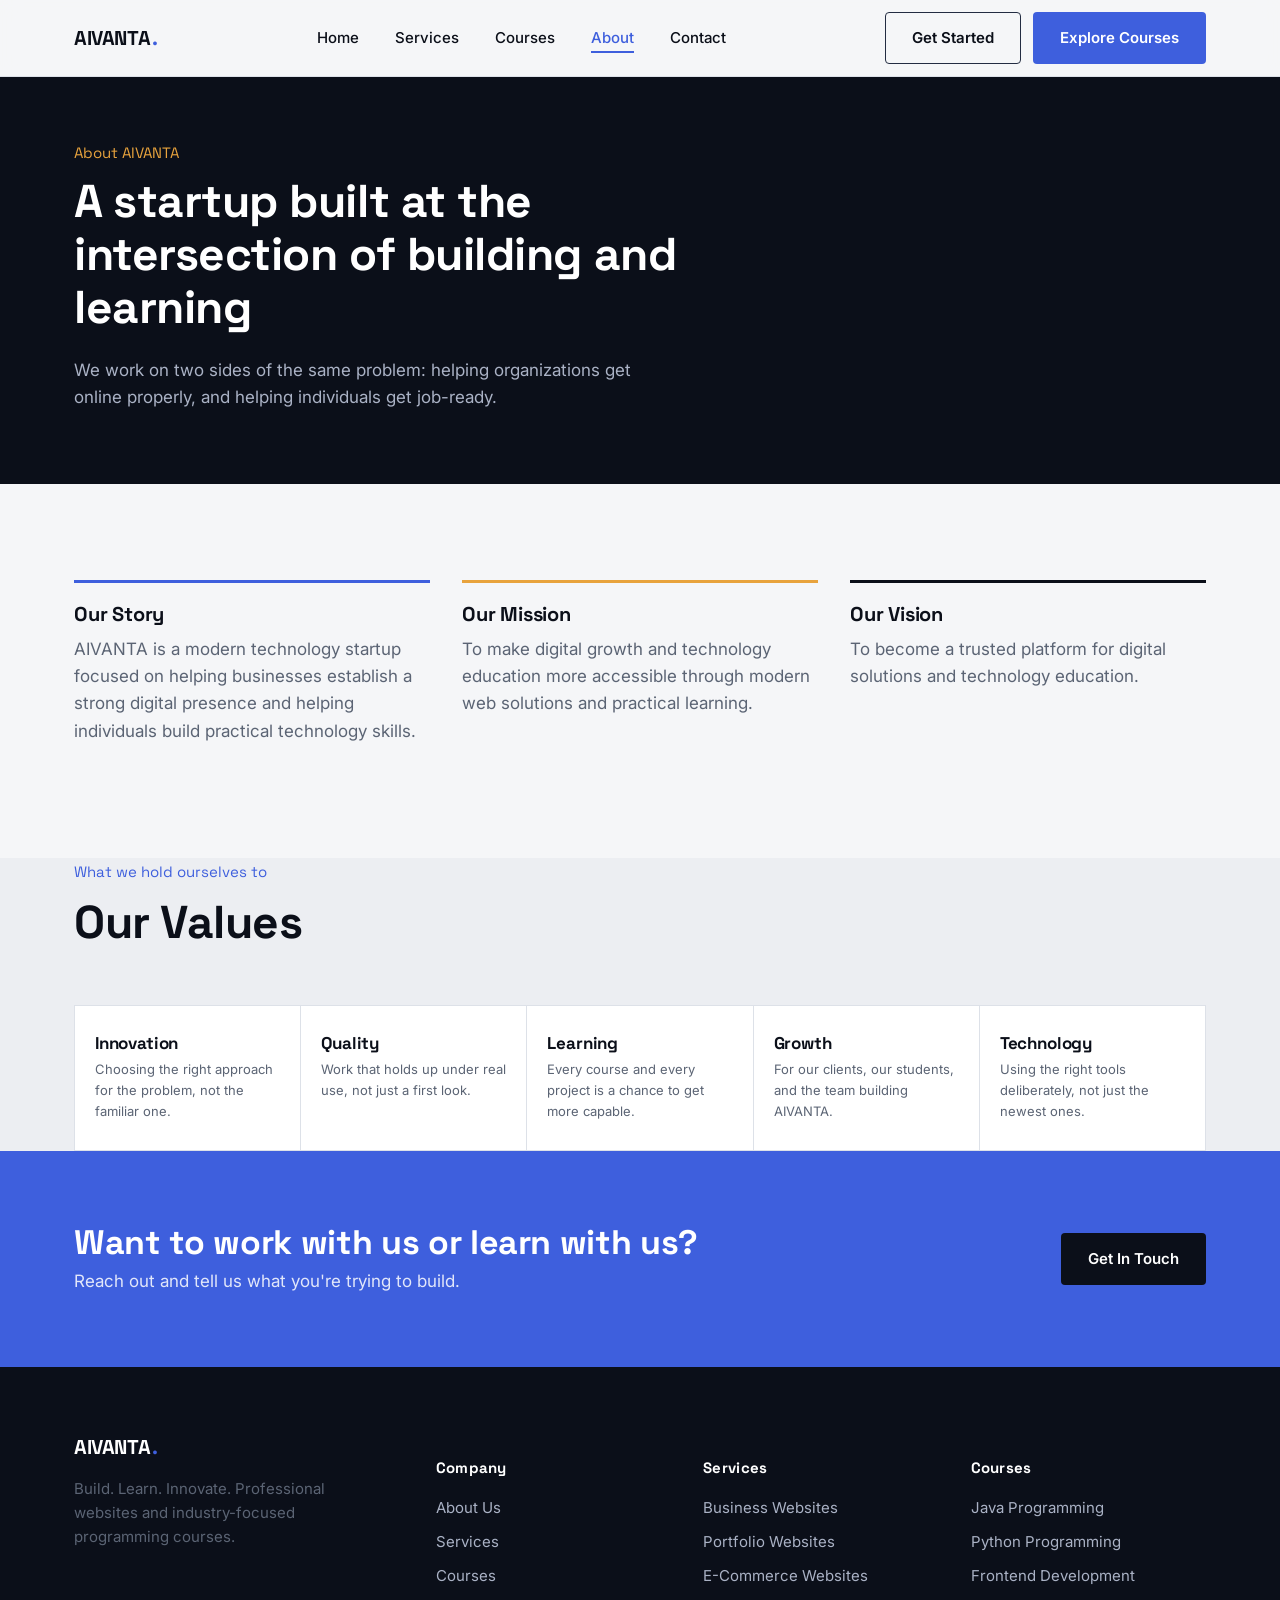
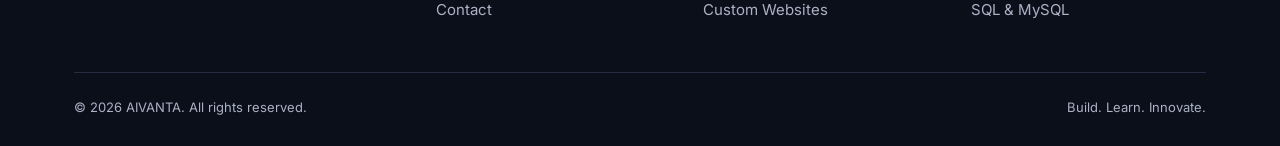
==== about.html @ 542c93f0 "Initial commit: AIVANTA frontend website" ====
<!DOCTYPE html>
<html lang="en">
<head>
  <meta charset="UTF-8" />
  <meta name="viewport" content="width=device-width, initial-scale=1.0" />
  <title>About Us — AIVANTA</title>
  <meta name="description" content="AIVANTA's story, mission, and vision — a technology startup helping businesses build a digital presence and individuals build practical programming skills." />
  <link rel="canonical" href="https://aivanta.example.com/about.html" />
  <meta property="og:type" content="website" />
  <meta property="og:title" content="About Us — AIVANTA" />
  <meta property="og:description" content="Our story, mission, vision, and values." />

  <link rel="preconnect" href="https://fonts.googleapis.com" />
  <link rel="preconnect" href="https://fonts.gstatic.com" crossorigin />
  <link href="https://fonts.googleapis.com/css2?family=Space+Grotesk:wght@500;600;700&family=Inter:wght@400;500;600;700&display=swap" rel="stylesheet" />

  <link rel="stylesheet" href="css/style.css" />
  <link rel="stylesheet" href="css/responsive.css" />
</head>
<body>
  <a class="skip-link" href="#main">Skip to content</a>

  <header class="site-header">
    <nav class="nav container" aria-label="Primary">
      <a href="index.html" class="logo">AIVANTA<span class="dot">.</span></a>
      <ul class="nav-links" id="nav-links">
        <li><a href="index.html" data-page="index.html">Home</a></li>
        <li><a href="services.html" data-page="services.html">Services</a></li>
        <li><a href="courses.html" data-page="courses.html">Courses</a></li>
        <li><a href="about.html" data-page="about.html" class="active">About</a></li>
        <li><a href="contact.html" data-page="contact.html">Contact</a></li>
      </ul>
      <div class="nav-actions">
        <a href="services.html#quote" class="btn btn-outline">Get Started</a>
        <a href="courses.html" class="btn btn-primary">Explore Courses</a>
      </div>
      <button class="nav-toggle" aria-label="Toggle navigation menu" aria-expanded="false" aria-controls="nav-links">
        <span></span><span></span><span></span>
      </button>
    </nav>
  </header>

  <main id="main">
    <section class="page-hero">
      <div class="container">
        <span class="kicker">About AIVANTA</span>
        <h1>A startup built at the intersection of building and learning</h1>
        <p>We work on two sides of the same problem: helping organizations get online properly, and helping individuals get job-ready.</p>
      </div>
    </section>

    <section class="section">
      <div class="container">
        <div class="story-grid">
          <div class="story-card reveal">
            <h3>Our Story</h3>
            <p>AIVANTA is a modern technology startup focused on helping businesses establish a strong digital presence and helping individuals build practical technology skills.</p>
          </div>
          <div class="story-card reveal">
            <h3>Our Mission</h3>
            <p>To make digital growth and technology education more accessible through modern web solutions and practical learning.</p>
          </div>
          <div class="story-card reveal">
            <h3>Our Vision</h3>
            <p>To become a trusted platform for digital solutions and technology education.</p>
          </div>
        </div>
      </div>
    </section>

    <section class="section--dim">
      <div class="container">
        <div class="section-head">
          <span class="kicker">What we hold ourselves to</span>
          <h2>Our Values</h2>
        </div>
        <div class="values-grid">
          <div class="value-item reveal">
            <h4>Innovation</h4>
            <p>Choosing the right approach for the problem, not the familiar one.</p>
          </div>
          <div class="value-item reveal">
            <h4>Quality</h4>
            <p>Work that holds up under real use, not just a first look.</p>
          </div>
          <div class="value-item reveal">
            <h4>Learning</h4>
            <p>Every course and every project is a chance to get more capable.</p>
          </div>
          <div class="value-item reveal">
            <h4>Growth</h4>
            <p>For our clients, our students, and the team building AIVANTA.</p>
          </div>
          <div class="value-item reveal">
            <h4>Technology</h4>
            <p>Using the right tools deliberately, not just the newest ones.</p>
          </div>
        </div>
      </div>
    </section>

    <section class="cta-band">
      <div class="container cta-band-inner">
        <div>
          <h2>Want to work with us or learn with us?</h2>
          <p>Reach out and tell us what you're trying to build.</p>
        </div>
        <div class="cta-actions">
          <a href="contact.html" class="btn btn-primary">Get In Touch</a>
        </div>
      </div>
    </section>
  </main>

  <footer class="site-footer">
    <div class="container">
      <div class="footer-grid">
        <div class="footer-brand">
          <a href="index.html" class="logo">AIVANTA<span class="dot">.</span></a>
          <p>Build. Learn. Innovate. Professional websites and industry-focused programming courses.</p>
        </div>
        <div>
          <h5>Company</h5>
          <ul>
            <li><a href="about.html">About Us</a></li>
            <li><a href="services.html">Services</a></li>
            <li><a href="courses.html">Courses</a></li>
            <li><a href="contact.html">Contact</a></li>
          </ul>
        </div>
        <div>
          <h5>Services</h5>
          <ul>
            <li><a href="services.html">Business Websites</a></li>
            <li><a href="services.html">Portfolio Websites</a></li>
            <li><a href="services.html">E-Commerce Websites</a></li>
            <li><a href="services.html">Custom Websites</a></li>
          </ul>
        </div>
        <div>
          <h5>Courses</h5>
          <ul>
            <li><a href="courses.html">Java Programming</a></li>
            <li><a href="courses.html">Python Programming</a></li>
            <li><a href="courses.html">Frontend Development</a></li>
            <li><a href="courses.html">SQL &amp; MySQL</a></li>
          </ul>
        </div>
      </div>
      <div class="footer-bottom">
        <span>&copy; <span id="year"></span> AIVANTA. All rights reserved.</span>
        <span>Build. Learn. Innovate.</span>
      </div>
    </div>
  </footer>

  <button class="back-to-top" aria-label="Back to top">
    <svg width="18" height="18" viewBox="0 0 24 24" fill="none" stroke="currentColor" stroke-width="2"><path d="M12 19V5"/><path d="M5 12l7-7 7 7"/></svg>
  </button>

  <script src="js/main.js"></script>
  <script src="js/courses.js"></script>
  <script src="js/forms.js"></script>
</body>
</html>
---- css/style.css ----
/* ============================================================
   AIVANTA — Core Stylesheet
   Design system: ink/paper duotone, signal-blue + amber accents
   Type: Space Grotesk (display) + Inter (body)
   ============================================================ */

:root {
  /* Color tokens */
  --ink: #0b0f19;
  --ink-soft: #131a2b;
  --ink-line: #232c42;
  --paper: #f5f6f8;
  --paper-dim: #eceef2;
  --paper-line: #dde1e8;
  --signal: #3e5fdd;
  --signal-dim: #2c46ad;
  --amber: #e8a33d;
  --slate: #5b6474;
  --slate-dark: #aab2c5;
  --white: #ffffff;
  --danger: #d84a4a;
  --success: #2f9e6b;

  /* Type */
  --font-display: "Space Grotesk", "Helvetica Neue", Arial, sans-serif;
  --font-body: "Inter", "Helvetica Neue", Arial, sans-serif;

  /* Scale (major third-ish, hand tuned) */
  --fs-100: 0.8125rem;
  --fs-200: 0.9375rem;
  --fs-300: 1.0625rem;
  --fs-400: 1.25rem;
  --fs-500: 1.625rem;
  --fs-600: 2.125rem;
  --fs-700: 2.875rem;
  --fs-800: 3.75rem;

  --radius-sm: 4px;
  --radius-md: 8px;
  --max-w: 1180px;

  --ease: cubic-bezier(0.22, 1, 0.36, 1);
}

/* ---------- Reset ---------- */
*, *::before, *::after { box-sizing: border-box; }
html { scroll-behavior: smooth; }
@media (prefers-reduced-motion: reduce) {
  html { scroll-behavior: auto; }
  *, *::before, *::after { animation-duration: 0.001ms !important; animation-iteration-count: 1 !important; transition-duration: 0.001ms !important; }
}
body {
  margin: 0;
  background: var(--paper);
  color: var(--ink);
  font-family: var(--font-body);
  font-size: var(--fs-300);
  line-height: 1.6;
  -webkit-font-smoothing: antialiased;
}
img { max-width: 100%; display: block; }
a { color: inherit; text-decoration: none; }
ul { margin: 0; padding: 0; list-style: none; }
h1, h2, h3, h4 { font-family: var(--font-display); line-height: 1.15; margin: 0 0 0.5em; letter-spacing: -0.01em; }
p { margin: 0 0 1em; color: var(--slate); }
button { font-family: inherit; cursor: pointer; }
input, textarea, select { font-family: inherit; font-size: inherit; }

:focus-visible {
  outline: 2px solid var(--signal);
  outline-offset: 3px;
}

.container {
  max-width: var(--max-w);
  margin: 0 auto;
  padding: 0 24px;
}

.section {
  padding: 96px 0;
}
.section--tight { padding: 64px 0; }
.section--dark {
  background: var(--ink);
  color: var(--white);
}
.section--dark p { color: var(--slate-dark); }
.section--dim { background: var(--paper-dim); }

.section-head {
  max-width: 640px;
  margin-bottom: 56px;
}
.section-head .kicker {
  display: inline-block;
  font-family: var(--font-display);
  font-size: var(--fs-200);
  color: var(--signal);
  margin-bottom: 12px;
}
.section--dark .section-head .kicker { color: var(--amber); }
.section-head h2 {
  font-size: var(--fs-700);
}
.section-head p { font-size: var(--fs-300); }

/* ---------- Buttons ---------- */
.btn {
  display: inline-flex;
  align-items: center;
  justify-content: center;
  gap: 8px;
  padding: 13px 26px;
  border-radius: var(--radius-sm);
  font-weight: 600;
  font-size: var(--fs-200);
  border: 1px solid transparent;
  transition: transform 0.2s var(--ease), background 0.2s var(--ease), border-color 0.2s var(--ease), color .2s var(--ease);
  white-space: nowrap;
}
.btn:hover { transform: translateY(-2px); }
.btn-primary {
  background: var(--signal);
  color: var(--white);
}
.btn-primary:hover { background: var(--signal-dim); }
.btn-outline {
  background: transparent;
  border-color: var(--ink-line);
  color: var(--ink);
}
.section--dark .btn-outline { border-color: var(--slate-dark); color: var(--white); }
.btn-outline:hover { border-color: var(--signal); color: var(--signal); }
.btn-ghost {
  background: transparent;
  color: var(--signal);
  padding: 8px 4px;
  border-bottom: 1px solid transparent;
  border-radius: 0;
}
.btn-ghost:hover { border-bottom-color: var(--signal); transform: none; }
.btn-block { width: 100%; }
.btn:disabled { opacity: 0.55; cursor: not-allowed; transform: none; }

/* ---------- Header / Nav ---------- */
.site-header {
  position: sticky;
  top: 0;
  z-index: 100;
  background: rgba(245, 246, 248, 0.88);
  backdrop-filter: blur(10px);
  border-bottom: 1px solid var(--paper-line);
}
.nav {
  display: flex;
  align-items: center;
  justify-content: space-between;
  height: 76px;
}
.logo {
  font-family: var(--font-display);
  font-size: var(--fs-400);
  font-weight: 700;
  letter-spacing: -0.02em;
  display: flex;
  align-items: baseline;
  gap: 2px;
}
.logo .dot { color: var(--signal); }
.nav-links {
  display: flex;
  align-items: center;
  gap: 36px;
}
.nav-links a {
  font-size: var(--fs-200);
  font-weight: 500;
  color: var(--ink);
  position: relative;
  padding: 4px 0;
}
.nav-links a::after {
  content: "";
  position: absolute;
  left: 0; right: 100%;
  bottom: -2px;
  height: 2px;
  background: var(--signal);
  transition: right 0.25s var(--ease);
}
.nav-links a:hover::after,
.nav-links a.active::after { right: 0; }
.nav-links a.active { color: var(--signal); }
.nav-actions { display: flex; align-items: center; gap: 12px; }
.nav-toggle {
  display: none;
  flex-direction: column;
  gap: 5px;
  background: none;
  border: none;
  padding: 6px;
}
.nav-toggle span {
  width: 24px; height: 2px; background: var(--ink); transition: transform .25s var(--ease), opacity .25s var(--ease);
}
.nav-toggle.open span:nth-child(1) { transform: translateY(7px) rotate(45deg); }
.nav-toggle.open span:nth-child(2) { opacity: 0; }
.nav-toggle.open span:nth-child(3) { transform: translateY(-7px) rotate(-45deg); }

@media (max-width: 900px) {
  .nav-links { position: fixed; top: 76px; left: 0; right: 0; bottom: 0; background: var(--paper); flex-direction: column; justify-content: flex-start; align-items: flex-start; padding: 32px 24px; gap: 24px; transform: translateX(100%); transition: transform 0.3s var(--ease); overflow-y: auto; }
  .nav-links.open { transform: translateX(0); }
  .nav-links a { font-size: var(--fs-500); }
  .nav-actions .btn-outline { display: none; }
  .nav-toggle { display: flex; }
}

/* ---------- Hero ---------- */
.hero {
  position: relative;
  overflow: hidden;
  padding: 88px 0 96px;
  background: var(--ink);
  color: var(--white);
}
.hero-grid {
  display: grid;
  grid-template-columns: 1.1fr 0.9fr;
  gap: 48px;
  align-items: center;
}
.hero .eyebrow {
  font-family: var(--font-display);
  color: var(--amber);
  font-size: var(--fs-200);
  margin-bottom: 18px;
  display: flex;
  align-items: center;
  gap: 10px;
}
.hero .eyebrow::before {
  content: "";
  width: 28px; height: 1px; background: var(--amber);
}
.hero h1 {
  font-size: var(--fs-800);
  max-width: 620px;
}
.hero p.lead {
  font-size: var(--fs-400);
  color: var(--slate-dark);
  max-width: 500px;
  margin-bottom: 32px;
}
.hero-actions { display: flex; gap: 16px; flex-wrap: wrap; margin-bottom: 44px; }
.hero-stats { display: flex; gap: 40px; }
.hero-stats div strong { display: block; font-family: var(--font-display); font-size: var(--fs-600); }
.hero-stats div span { font-size: var(--fs-100); color: var(--slate-dark); }

.hero-visual {
  position: relative;
  aspect-ratio: 1/1;
  max-width: 460px;
  justify-self: end;
}
.hero-visual svg { width: 100%; height: 100%; }

@media (max-width: 960px) {
  .hero-grid { grid-template-columns: 1fr; }
  .hero-visual { justify-self: center; margin-top: 12px; max-width: 340px; }
  .hero h1 { font-size: var(--fs-700); }
}

/* ---------- Cards ---------- */
.grid {
  display: grid;
  gap: 28px;
}
.grid-3 { grid-template-columns: repeat(3, 1fr); }
.grid-2 { grid-template-columns: repeat(2, 1fr); }
@media (max-width: 900px) { .grid-3, .grid-2 { grid-template-columns: 1fr; } }

.card {
  background: var(--white);
  border: 1px solid var(--paper-line);
  border-left: 3px solid var(--signal);
  padding: 32px 28px;
  transition: border-color .25s var(--ease), transform .25s var(--ease), box-shadow .25s var(--ease);
}
.card:hover {
  transform: translateY(-4px);
  border-left-color: var(--amber);
  box-shadow: 0 18px 40px -24px rgba(11, 15, 25, 0.35);
}
.card .icon {
  width: 44px; height: 44px;
  color: var(--signal);
  margin-bottom: 20px;
}
.card h3 { font-size: var(--fs-400); margin-bottom: 10px; }
.card p { margin-bottom: 18px; font-size: var(--fs-200); }

.feature-row {
  display: grid;
  grid-template-columns: repeat(3, 1fr);
  gap: 1px;
  background: var(--ink-line);
  border: 1px solid var(--ink-line);
}
@media (max-width: 900px) { .feature-row { grid-template-columns: repeat(2, 1fr); } }
@media (max-width: 600px) { .feature-row { grid-template-columns: 1fr; } }
.feature-item {
  background: var(--ink);
  padding: 32px 28px;
}
.feature-item .num { font-family: var(--font-display); color: var(--amber); font-size: var(--fs-200); margin-bottom: 14px; display: block; }
.feature-item h4 { color: var(--white); font-size: var(--fs-400); margin-bottom: 8px; }
.feature-item p { color: var(--slate-dark); font-size: var(--fs-200); margin: 0; }

/* ---------- Course cards ---------- */
.course-card {
  background: var(--white);
  border: 1px solid var(--paper-line);
  display: flex;
  flex-direction: column;
  transition: transform .25s var(--ease), box-shadow .25s var(--ease);
}
.course-card:hover { transform: translateY(-4px); box-shadow: 0 18px 40px -24px rgba(11,15,25,0.35); }
.course-card .thumb {
  height: 148px;
  display: flex;
  align-items: center;
  justify-content: center;
  font-family: var(--font-display);
  font-size: var(--fs-600);
  color: var(--white);
}
.course-card .body { padding: 24px; display: flex; flex-direction: column; gap: 10px; flex: 1; }
.course-card .tag-row { display: flex; gap: 8px; }
.course-card .tag {
  font-size: var(--fs-100);
  padding: 3px 10px;
  border: 1px solid var(--paper-line);
  color: var(--slate);
}
.course-card h3 { font-size: var(--fs-400); margin: 0; }
.course-card .meta { display: flex; justify-content: space-between; font-size: var(--fs-100); color: var(--slate); border-top: 1px solid var(--paper-line); padding-top: 14px; margin-top: auto; }
.course-card .price { font-family: var(--font-display); font-size: var(--fs-400); color: var(--ink); }
.course-card .footer-row { display: flex; align-items: center; justify-content: space-between; gap: 12px; margin-top: 4px; }

.course-filters {
  display: flex;
  flex-wrap: wrap;
  gap: 12px;
  margin-bottom: 36px;
  align-items: center;
  justify-content: space-between;
}
.filter-pills { display: flex; gap: 8px; flex-wrap: wrap; }
.filter-pill {
  background: transparent;
  border: 1px solid var(--paper-line);
  padding: 8px 18px;
  border-radius: 999px;
  font-size: var(--fs-200);
  font-weight: 500;
  transition: all .2s var(--ease);
}
.filter-pill.active, .filter-pill:hover { background: var(--ink); color: var(--white); border-color: var(--ink); }
.search-box {
  position: relative;
  min-width: 260px;
}
.search-box input {
  width: 100%;
  padding: 10px 16px 10px 40px;
  border: 1px solid var(--paper-line);
  border-radius: var(--radius-sm);
  background: var(--white);
}
.search-box svg { position: absolute; left: 12px; top: 50%; transform: translateY(-50%); width: 16px; height: 16px; color: var(--slate); }

.empty-state {
  padding: 64px 24px;
  text-align: center;
  color: var(--slate);
  border: 1px dashed var(--paper-line);
  grid-column: 1 / -1;
}

/* ---------- CTA band ---------- */
.cta-band {
  background: var(--signal);
  color: var(--white);
  padding: 72px 0;
}
.cta-band-inner { display: flex; align-items: center; justify-content: space-between; gap: 32px; flex-wrap: wrap; }
.cta-band h2 { font-size: var(--fs-600); margin-bottom: 6px; }
.cta-band p { color: rgba(255,255,255,0.85); margin: 0; max-width: 460px; }
.cta-band .btn-primary { background: var(--ink); }
.cta-band .btn-primary:hover { background: #000; }
.cta-band .btn-outline { border-color: rgba(255,255,255,0.5); color: var(--white); }
.cta-band .btn-outline:hover { border-color: var(--white); color: var(--white); }
.cta-actions { display: flex; gap: 14px; flex-wrap: wrap; }

/* ---------- Footer ---------- */
.site-footer {
  background: var(--ink);
  color: var(--slate-dark);
  padding: 64px 0 28px;
}
.footer-grid {
  display: grid;
  grid-template-columns: 1.4fr 1fr 1fr 1fr;
  gap: 32px;
  padding-bottom: 40px;
  border-bottom: 1px solid var(--ink-line);
}
@media (max-width: 800px) { .footer-grid { grid-template-columns: 1fr 1fr; } }
.footer-grid h5 { color: var(--white); font-family: var(--font-display); font-size: var(--fs-200); margin-bottom: 16px; letter-spacing: 0.02em; }
.footer-grid li { margin-bottom: 10px; font-size: var(--fs-200); }
.footer-grid a:hover { color: var(--white); }
.footer-brand .logo { color: var(--white); margin-bottom: 14px; }
.footer-brand p { max-width: 280px; font-size: var(--fs-200); }
.footer-bottom { display: flex; justify-content: space-between; align-items: center; padding-top: 24px; font-size: var(--fs-100); flex-wrap: wrap; gap: 12px; }

/* ---------- Breadcrumb / page header ---------- */
.page-hero {
  background: var(--ink);
  color: var(--white);
  padding: 64px 0 56px;
}
.page-hero .kicker { color: var(--amber); font-family: var(--font-display); font-size: var(--fs-200); margin-bottom: 10px; display:block; }
.page-hero h1 { font-size: var(--fs-700); max-width: 700px; }
.page-hero p { color: var(--slate-dark); max-width: 560px; font-size: var(--fs-300); }

/* ---------- Service detail blocks ---------- */
.service-detail {
  display: grid;
  grid-template-columns: 1fr 1fr;
  gap: 56px;
  align-items: start;
  padding: 64px 0;
  border-bottom: 1px solid var(--paper-line);
}
.service-detail:last-child { border-bottom: none; }
.service-detail.reverse .service-copy { order: 2; }
.service-detail .service-visual {
  aspect-ratio: 4/3;
  border: 1px solid var(--paper-line);
  display: flex; align-items: center; justify-content: center;
  font-family: var(--font-display);
  color: var(--slate);
  background: var(--white);
}
.service-copy .service-index { font-family: var(--font-display); color: var(--signal); font-size: var(--fs-200); margin-bottom: 12px; display:block; }
.service-copy h2 { font-size: var(--fs-600); }
.spec-list { display: grid; grid-template-columns: 1fr 1fr; gap: 12px 24px; margin: 24px 0; padding: 20px 0; border-top: 1px solid var(--paper-line); border-bottom: 1px solid var(--paper-line); }
.spec-list div span { display: block; font-size: var(--fs-100); color: var(--slate); }
.spec-list div strong { font-family: var(--font-display); font-size: var(--fs-300); }
.feature-list li { position: relative; padding-left: 22px; margin-bottom: 10px; font-size: var(--fs-200); color: var(--slate); }
.feature-list li::before { content: "—"; position: absolute; left: 0; color: var(--signal); }
@media (max-width: 860px) { .service-detail { grid-template-columns: 1fr; } .service-detail.reverse .service-copy { order: 0; } }

/* ---------- Forms ---------- */
.form-grid { display: grid; grid-template-columns: 1fr 1fr; gap: 20px; }
.form-grid .full { grid-column: 1 / -1; }
@media (max-width: 700px) { .form-grid { grid-template-columns: 1fr; } }
.field { display: flex; flex-direction: column; gap: 6px; }
.field label { font-size: var(--fs-200); font-weight: 600; }
.field .req { color: var(--danger); }
.field input, .field select, .field textarea {
  padding: 12px 14px;
  border: 1px solid var(--paper-line);
  border-radius: var(--radius-sm);
  background: var(--white);
  color: var(--ink);
  transition: border-color .2s var(--ease);
}
.field input:focus, .field select:focus, .field textarea:focus { border-color: var(--signal); }
.field textarea { resize: vertical; min-height: 110px; }
.field.invalid input, .field.invalid textarea, .field.invalid select { border-color: var(--danger); }
.field .error-msg { font-size: var(--fs-100); color: var(--danger); min-height: 16px; }
.form-note { font-size: var(--fs-100); color: var(--slate); margin-top: 8px; }

.form-success {
  display: none;
  align-items: flex-start;
  gap: 14px;
  background: rgba(47, 158, 107, 0.08);
  border: 1px solid var(--success);
  color: var(--success);
  padding: 18px 20px;
  border-radius: var(--radius-sm);
  margin-bottom: 20px;
  font-size: var(--fs-200);
}
.form-success.show { display: flex; }
.form-success svg { flex-shrink: 0; width: 20px; height: 20px; margin-top: 2px; }

/* ---------- Modal ---------- */
.modal-overlay {
  position: fixed; inset: 0;
  background: rgba(11, 15, 25, 0.6);
  display: none;
  align-items: flex-start;
  justify-content: center;
  padding: 48px 20px;
  overflow-y: auto;
  z-index: 200;
}
.modal-overlay.open { display: flex; }
.modal {
  background: var(--paper);
  max-width: 640px;
  width: 100%;
  padding: 40px;
  position: relative;
  border-top: 3px solid var(--signal);
}
.modal-close {
  position: absolute; top: 18px; right: 18px;
  background: none; border: none;
  width: 32px; height: 32px;
  display: flex; align-items: center; justify-content: center;
  color: var(--slate);
}
.modal-close:hover { color: var(--ink); }
.modal h3 { font-size: var(--fs-500); margin-bottom: 4px; }
.modal .modal-sub { color: var(--slate); font-size: var(--fs-200); margin-bottom: 24px; }

/* ---------- Toast ---------- */
.toast {
  position: fixed;
  bottom: 24px; right: 24px;
  background: var(--ink);
  color: var(--white);
  padding: 16px 20px;
  border-radius: var(--radius-sm);
  border-left: 3px solid var(--success);
  display: flex; align-items: center; gap: 12px;
  transform: translateY(120%);
  opacity: 0;
  transition: transform .35s var(--ease), opacity .35s var(--ease);
  z-index: 300;
  max-width: 340px;
  font-size: var(--fs-200);
}
.toast.error { border-left-color: var(--danger); }
.toast.show { transform: translateY(0); opacity: 1; }

/* ---------- Back to top ---------- */
.back-to-top {
  position: fixed;
  bottom: 24px; left: 24px;
  width: 44px; height: 44px;
  background: var(--ink);
  color: var(--white);
  border: none;
  display: flex; align-items: center; justify-content: center;
  opacity: 0; visibility: hidden;
  transform: translateY(8px);
  transition: opacity .25s var(--ease), transform .25s var(--ease), visibility .25s;
  z-index: 90;
}
.back-to-top.show { opacity: 1; visibility: visible; transform: translateY(0); }
.back-to-top:hover { background: var(--signal); }

/* ---------- Reveal on scroll ---------- */
.reveal { opacity: 0; transform: translateY(18px); transition: opacity .6s var(--ease), transform .6s var(--ease); }
.reveal.in-view { opacity: 1; transform: translateY(0); }

/* ---------- Values / About ---------- */
.values-grid { display: grid; grid-template-columns: repeat(5, 1fr); gap: 1px; background: var(--paper-line); border: 1px solid var(--paper-line); }
@media (max-width: 900px) { .values-grid { grid-template-columns: repeat(2, 1fr); } }
.value-item { background: var(--white); padding: 28px 20px; text-align: left; }
.value-item h4 { font-size: var(--fs-300); margin-bottom: 6px; }
.value-item p { font-size: var(--fs-100); margin: 0; }

.story-grid { display: grid; grid-template-columns: repeat(3, 1fr); gap: 32px; }
@media (max-width: 900px) { .story-grid { grid-template-columns: 1fr; } }
.story-card { border-top: 3px solid var(--signal); padding-top: 20px; }
.story-card:nth-child(2) { border-top-color: var(--amber); }
.story-card:nth-child(3) { border-top-color: var(--ink); }
.story-card h3 { font-size: var(--fs-400); }

/* ---------- Team / contact ---------- */
.contact-grid { display: grid; grid-template-columns: 0.9fr 1.1fr; gap: 56px; }
@media (max-width: 900px) { .contact-grid { grid-template-columns: 1fr; } }
.contact-info-item { display: flex; gap: 16px; padding: 20px 0; border-bottom: 1px solid var(--paper-line); }
.contact-info-item .icon { width: 22px; height: 22px; color: var(--signal); flex-shrink: 0; margin-top: 2px; }
.contact-info-item h4 { font-size: var(--fs-300); margin-bottom: 4px; }
.contact-info-item p { margin: 0; font-size: var(--fs-200); }

.map-block {
  margin-top: 24px;
  border: 1px solid var(--paper-line);
  padding: 20px;
  font-size: var(--fs-100);
  color: var(--slate);
}

/* ---------- Course details page ---------- */
.course-detail-layout { display: grid; grid-template-columns: 1.6fr 1fr; gap: 48px; align-items: start; }
@media (max-width: 960px) { .course-detail-layout { grid-template-columns: 1fr; } }
.syllabus-item { border: 1px solid var(--paper-line); padding: 18px 20px; margin-bottom: 12px; }
.syllabus-item .week { font-family: var(--font-display); color: var(--signal); font-size: var(--fs-100); display: block; margin-bottom: 4px; }
.skill-chip-row { display: flex; flex-wrap: wrap; gap: 8px; }
.skill-chip { background: var(--paper-dim); border: 1px solid var(--paper-line); padding: 6px 14px; font-size: var(--fs-100); border-radius: 999px; }
.enroll-card { border: 1px solid var(--paper-line); padding: 28px; position: sticky; top: 100px; background: var(--white); }
.enroll-card .price-big { font-family: var(--font-display); font-size: var(--fs-700); margin-bottom: 2px; }
.enroll-card .meta-list { list-style: none; padding: 0; margin: 20px 0; }
.enroll-card .meta-list li { display: flex; justify-content: space-between; padding: 10px 0; border-bottom: 1px solid var(--paper-line); font-size: var(--fs-200); }

/* Utility */
.text-center { text-align: center; }
.mt-0 { margin-top: 0; }
.hidden { display: none !important; }
.skip-link {
  position: absolute; left: -999px; top: 0;
  background: var(--ink); color: var(--white); padding: 12px 20px; z-index: 999;
}
.skip-link:focus { left: 12px; top: 12px; }
---- css/responsive.css ----
/* ============================================================
   AIVANTA — Responsive Overrides
   Loaded after style.css. Covers tablet/mobile refinements
   that don't fit cleanly as inline media queries in style.css.
   ============================================================ */

/* Large tablets / small laptops */
@media (max-width: 1080px) {
  :root {
    --fs-800: 3.1rem;
    --fs-700: 2.4rem;
  }
  .container { padding: 0 20px; }
  .section { padding: 72px 0; }
}

/* Tablets */
@media (max-width: 760px) {
  .nav { height: 68px; }
  .section { padding: 56px 0; }
  .section--tight { padding: 44px 0; }
  .section-head { margin-bottom: 36px; }
  .hero { padding: 56px 0 64px; }
  .hero-stats { gap: 24px; flex-wrap: wrap; }
  .cta-band-inner { flex-direction: column; align-items: flex-start; text-align: left; }
  .footer-bottom { flex-direction: column; align-items: flex-start; }
  .values-grid { grid-template-columns: 1fr; }
  .enroll-card { position: static; }
}

/* Phones */
@media (max-width: 480px) {
  :root {
    --fs-800: 2.4rem;
    --fs-700: 1.9rem;
    --fs-600: 1.6rem;
  }
  .container { padding: 0 16px; }
  .btn { width: 100%; }
  .hero-actions .btn { width: auto; }
  .hero-actions { flex-direction: column; align-items: stretch; }
  .hero-actions .btn { width: 100%; }
  .card, .course-card .body, .modal { padding-left: 20px; padding-right: 20px; }
  .modal { padding: 28px 20px; }
  .form-grid { gap: 16px; }
  .course-filters { flex-direction: column; align-items: stretch; }
  .search-box { min-width: 0; width: 100%; }
  .filter-pills { justify-content: flex-start; }
  .back-to-top { width: 40px; height: 40px; bottom: 16px; left: 16px; }
  .toast { right: 16px; left: 16px; bottom: 16px; max-width: none; }
}

/* Print — quietly usable if someone prints a course page */
@media print {
  .site-header, .site-footer, .back-to-top, .modal-overlay, .toast, .cta-band { display: none !important; }
  body { background: #fff; color: #000; }
}
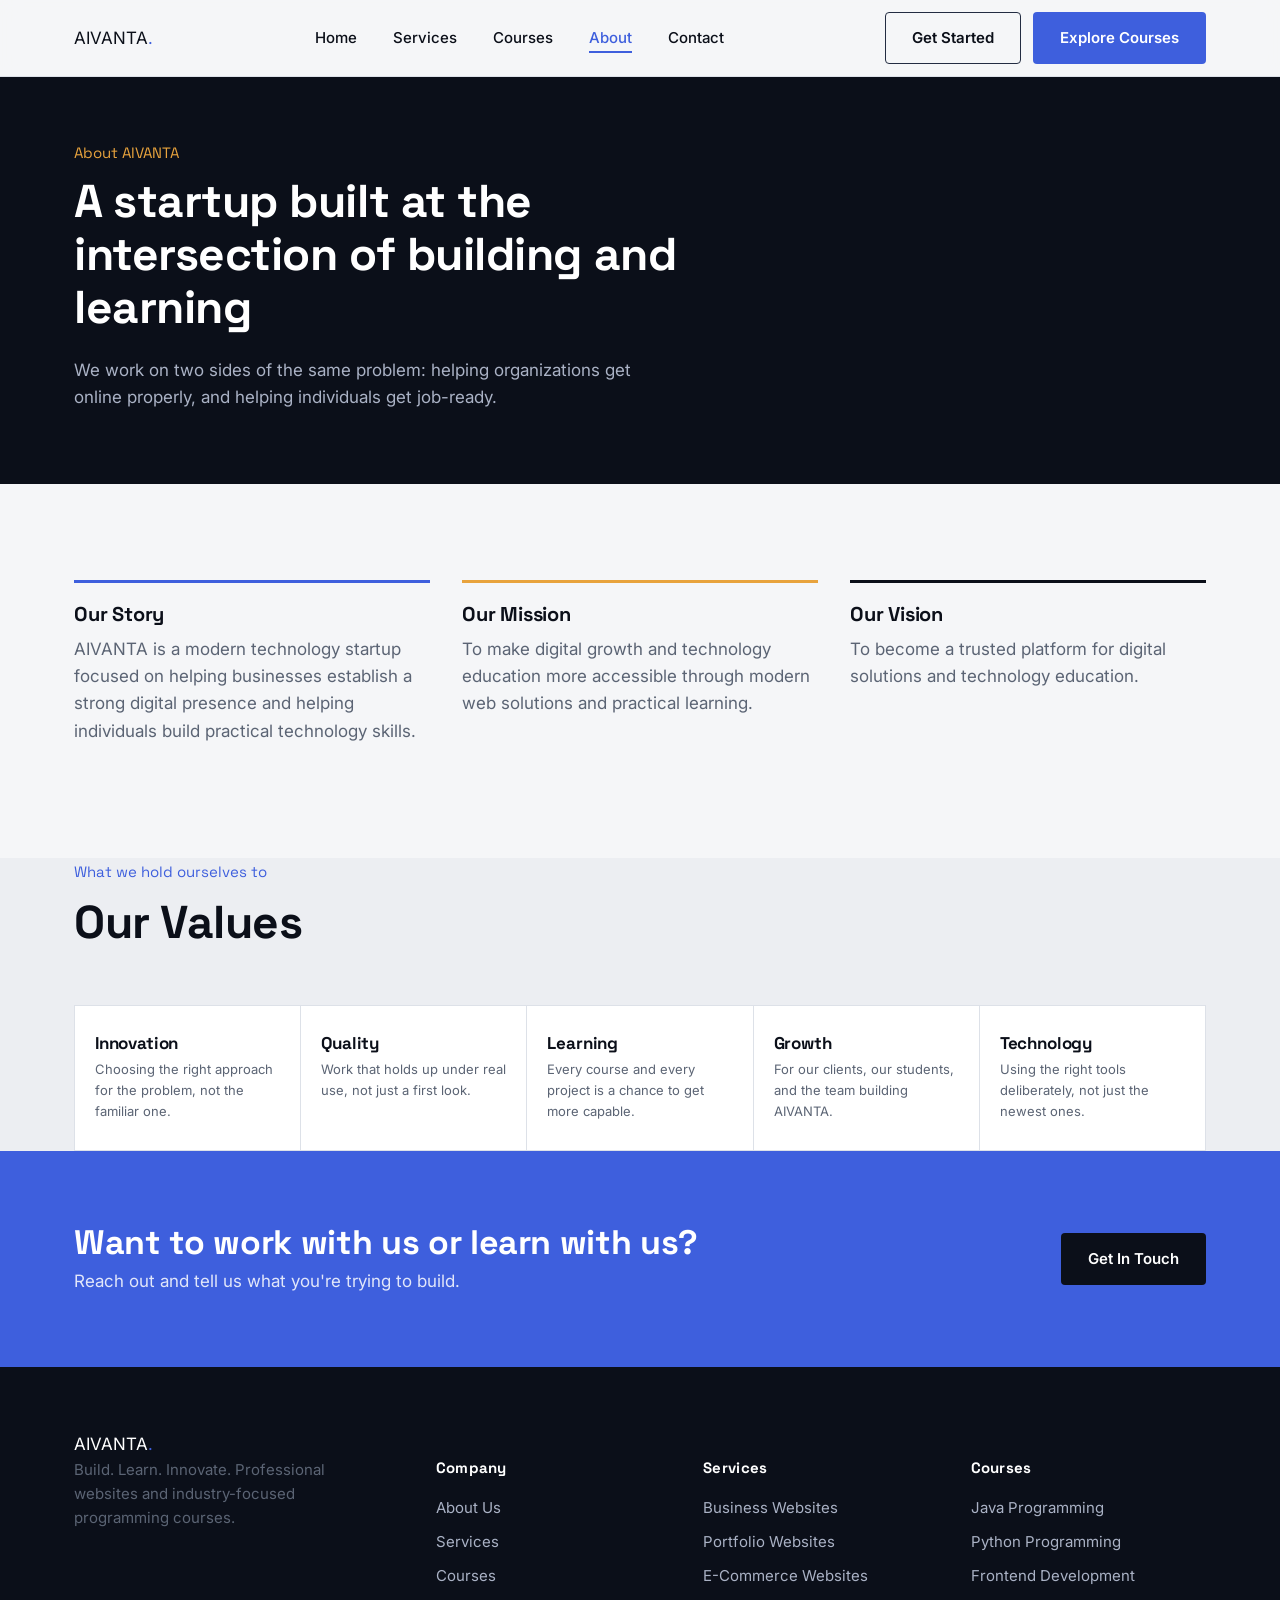
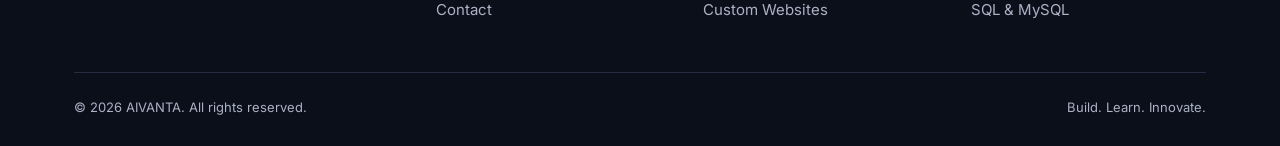
==== commit 8de20ccd: "Update contact page" ====
--- a/about.html
+++ b/about.html
@@ -125,6 +125,7 @@
             <li><a href="about.html">About Us</a></li>
             <li><a href="services.html">Services</a></li>
             <li><a href="courses.html">Courses</a></li>
+            
             <li><a href="contact.html">Contact</a></li>
           </ul>
         </div>
--- a/css/style.css
+++ b/css/style.css
@@ -158,14 +158,40 @@
   justify-content: space-between;
   height: 76px;
 }
+/* ==============================
+   AIVANTA LOGO
+================================= */
+
 .logo {
-  font-family: var(--font-display);
-  font-size: var(--fs-400);
-  font-weight: 700;
-  letter-spacing: -0.02em;
-  display: flex;
-  align-items: baseline;
-  gap: 2px;
+    display: inline-flex;
+    align-items: center;
+    text-decoration: none;
+    line-height: 0;
+    flex-shrink: 0;
+}
+
+.logo img {
+    width: 145px;
+    height: auto;
+    display: block;
+    object-fit: contain;
+}
+
+.logo:hover {
+    opacity: 0.9;
+    text-decoration: none;
+}
+
+/* ==============================
+   MOBILE LOGO
+================================= */
+
+@media (max-width: 600px) {
+
+    .logo img {
+        width: 115px;
+    }
+
 }
 .logo .dot { color: var(--signal); }
 .nav-links {
